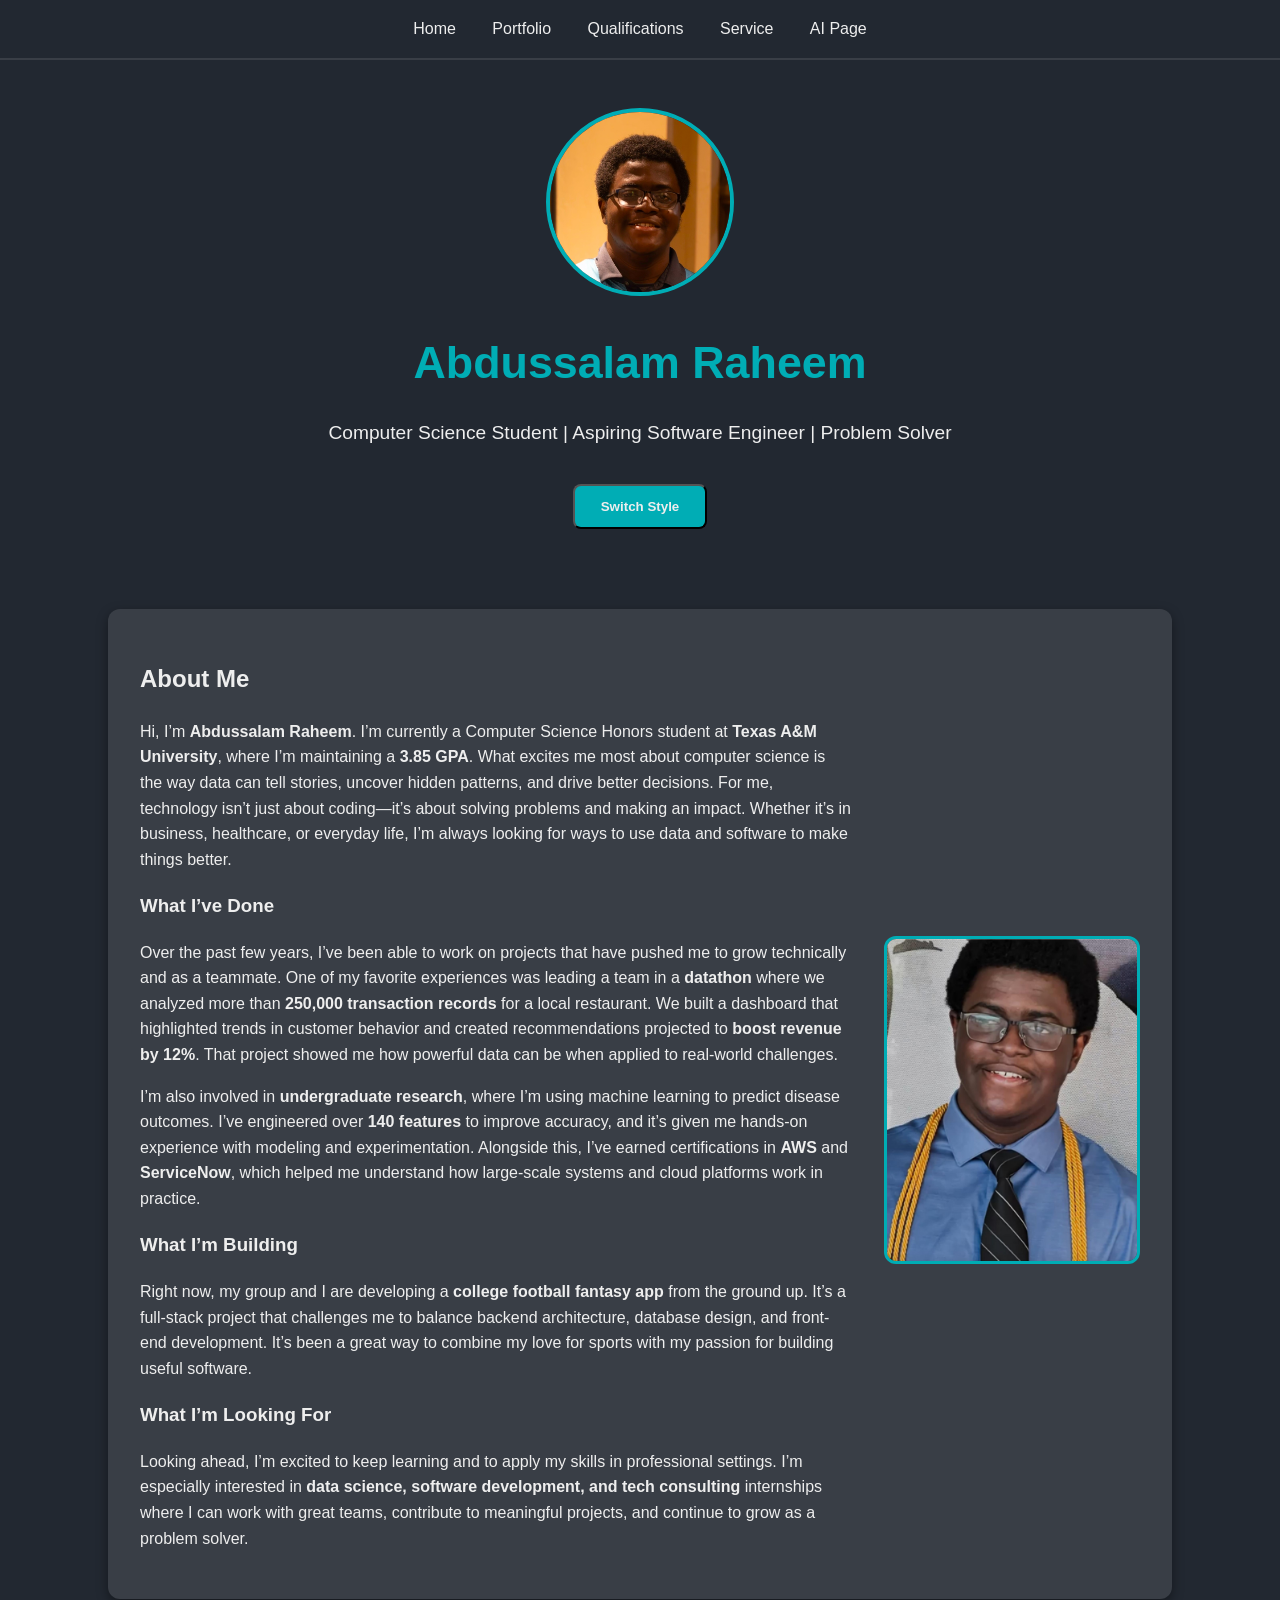
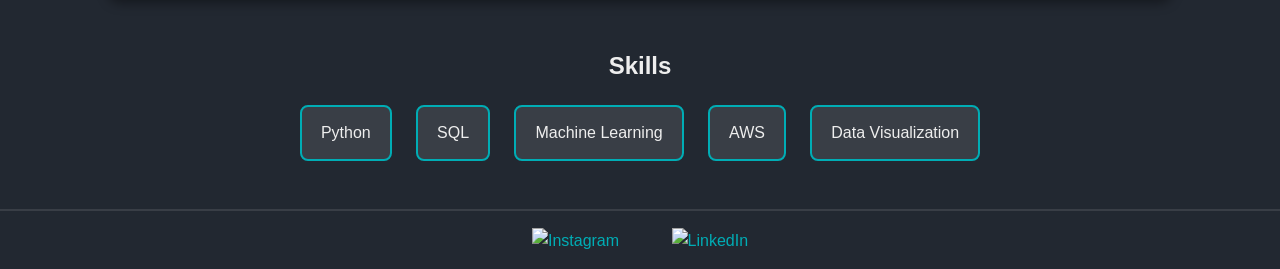
==== index.html @ e141c4af "Updated titles" ====
<!DOCTYPE html>
<html lang="en">
<head>
  <meta charset="UTF-8">
  <meta name="viewport" content="width=device-width, initial-scale=1.0">
  <title>Abdussalam Raheem</title>
  <link id = "theme-style" rel="stylesheet" href="./Files/StyleFolder/stylelanding.css">
</head>
<body>
  <header class="alt-style-header">
    <nav class="alt-style-nav">
      <a href="index.html">Home</a> 
      <a href="./Portfolio.html">Portfolio</a> 
      <a href="./Qualifications.html">Qualifications</a> 
      <a href="./Service.html">Service</a> 
      <a href="./Files/Pages/AIpage.html">AI Page</a>
    </nav>
  </header>

  
  <section class="hero alt-style-hero">
    <img src="./Files/Images/58756.jpg" alt="Abdussalam Raheem" class="hero-img" />
    <h1 class="hero-name-old">Abdussalam Raheem</h1>
    <p class="alt-style-subtitle">Computer Science Student | Aspiring Software Engineer | Problem Solver</p>
    <!-- <a class="btn-primary alt-style-btn" href="./Files/Docs/Raheem_Abdussalam_resume rec.pdf" target="_blank">Download Resume</a> -->
    <button id = "switch-style-btn">Switch Style</button>
  </section>

  
  <main>
    <section class="about alt-style-about">
      <div class="about-text">
        <h2>About Me</h2>
        <p>
            Hi, I’m <strong>Abdussalam Raheem</strong>. I’m currently a Computer
            Science Honors student at <strong>Texas A&M University</strong>, where
            I’m maintaining a <strong>3.85 GPA</strong>. What excites me most about
            computer science is the way data can tell stories, uncover hidden
            patterns, and drive better decisions. For me, technology isn’t just
            about coding—it’s about solving problems and making an impact. Whether
            it’s in business, healthcare, or everyday life, I’m always looking for
            ways to use data and software to make things better.
        </p>


        <h3>What I’ve Done</h3>
        <p>
            Over the past few years, I’ve been able to work on projects that have
            pushed me to grow technically and as a teammate. One of my favorite
            experiences was leading a team in a <strong>datathon</strong> where we
            analyzed more than <strong>250,000 transaction records</strong> for a
            local restaurant. We built a dashboard that highlighted trends in
            customer behavior and created recommendations projected to
            <strong>boost revenue by 12%</strong>. That project showed me how
            powerful data can be when applied to real-world challenges.
        </p>
        <p>
            I’m also involved in <strong>undergraduate research</strong>, where I’m
            using machine learning to predict disease outcomes. I’ve engineered
            over <strong>140 features</strong> to improve accuracy, and it’s given
            me hands-on experience with modeling and experimentation. Alongside
            this, I’ve earned certifications in <strong>AWS</strong> and
            <strong>ServiceNow</strong>, which helped me understand how large-scale
            systems and cloud platforms work in practice.
        </p>


        <h3>What I’m Building</h3>
        <p>
            Right now, my group and I are developing a <strong>college football fantasy app</strong>
            from the ground up. It’s a full-stack project that challenges me to
            balance backend architecture, database design, and front-end
            development. It’s been a great way to combine my love for sports with
            my passion for building useful software.
        </p>


        <h3>What I’m Looking For</h3>
        <p>
            Looking ahead, I’m excited to keep learning and to apply my skills in
            professional settings. I’m especially interested in
            <strong>data science, software development, and tech consulting</strong>
            internships where I can work with great teams, contribute to meaningful
            projects, and continue to grow as a problem solver.
        </p>
      </div>

      <div class="about-img">
        <img src="./Files/Images/headshotImage.jpeg" alt="Abdussalam Raheem casual photo">
      </div>
    </section>

    
    <section class="skills alt-style-skills">
      <h2>Skills</h2>
      <ul>
        <li>Python</li>
        <li>SQL</li>
        <li>Machine Learning</li>
        <li>AWS</li>
        <li>Data Visualization</li>
      </ul>
    </section>

  </main>

  <footer class="alt-style-footer">
    <a href="https://www.instagram.com/abdussalam.raheem/" target="_blank" class="socialmedia"><img src="https://cdn.jsdelivr.net/gh/simple-icons/simple-icons/icons/instagram.svg" 
       alt="Instagram"></a>
    <a href="https://www.linkedin.com/in/abdussalam-raheem" target="_blank" class="socialmedia"><img src="https://cdn.jsdelivr.net/gh/simple-icons/simple-icons/icons/linkedin.svg" 
       alt="LinkedIn"></a>
    
  </footer>

  <script src="./Files/switchstyle.js"></script>
</body>
</html>
---- Files/StyleFolder/stylelanding.css ----
:root {
  --dark: #222831;
  --dark-light: #393E46;
  --accent: #00ADB5;
  --light: #EEEEEE;
}

body {
  margin: 0;
  font-family: "Segoe UI", Tahoma, Geneva, Verdana, sans-serif;
  background-color: var(--dark);
  color: var(--light);
  line-height: 1.6;
}

/* Header */
header {
  background-color: var(--dark);
  padding: 1rem 2rem;
  display: flex;
  justify-content: center;
  border-bottom: 2px solid var(--dark-light);
  position: sticky;
  top: 0;
  z-index: 100;
}

nav a {
  color: var(--light);
  text-decoration: none;
  margin: 0 1rem;
  font-weight: 500;
  transition: color 0.3s, transform 0.3s;
}

nav a:hover {
  color: var(--accent);
  transform: translateY(-2px);
}

/* Hero */
.hero {
  text-align: center;
  padding: 3rem 2rem;
}

.hero-img {
  width: 180px;
  height: 180px;
  border-radius: 50%;
  object-fit: cover;
  border: 4px solid var(--accent);
  margin-bottom: 1rem;
  transition: transform 0.4s, box-shadow 0.4s;
}

.hero-img:hover {
  transform: scale(1.05);
  box-shadow: 0 0 20px var(--accent);
}

.hero h1 {
  font-size: 2.5rem;
  margin: 0.5rem 0;
  color: var(--accent);
  transition: color 0.3s;
}

.hero h1:hover {
  color: var(--light);
}

.hero p {
  font-size: 1.2rem;
  color: var(--light);
}

/* Buttons */
.btn-primary {
  background-color: var(--accent);
  color: var(--light);
  padding: 0.8rem 1.6rem;
  border-radius: 8px;
  text-decoration: none;
  font-weight: 600;
  transition: background 0.3s, transform 0.3s;
  display: inline-block;
  margin-top: 1rem;
}

.btn-primary:hover {
  background-color: #01949b;
  transform: translateY(-3px);
}

#switch-style-btn {
  background-color: var(--accent);
  color: var(--light);
  padding: 0.8rem 1.6rem;
  border-radius: 8px;
  text-decoration: none;
  font-weight: 600;
  transition: background 0.3s, transform 0.3s;
  display: inline-block;
  margin-top: 1rem;
}

#switch-style-btn:hover {
  background-color: #01949b;
  transform: translateY(-3px);
}

/* About */
.about {
  display: flex;
  gap: 2rem;
  align-items: center;
  max-width: 1000px;
  margin: 2rem auto;
  padding: 2rem;
  background-color: var(--dark-light);
  border-radius: 12px;
  box-shadow: 0 4px 12px rgba(0, 0, 0, 0.4);
}

.about-text {
  flex: 2;
}

.about-img img {
  width: 250px;
  border-radius: 12px;
  border: 3px solid var(--accent);
  transition: transform 0.3s, box-shadow 0.3s;
}

.about-img img:hover {
  transform: scale(1.05);
  box-shadow: 0 0 15px var(--accent);
}

/* Skills */
.skills {
  text-align: center;
  margin: 3rem auto;
}

.skills ul {
  list-style: none;
  padding: 0;
  display: flex;
  justify-content: center;
  gap: 1.5rem;
}

.skills li {
  background: var(--dark-light);
  padding: 0.8rem 1.2rem;
  border-radius: 8px;
  border: 2px solid var(--accent);
  transition: transform 0.3s;
}

.skills li:hover {
  transform: scale(1.1);
}



/* Footer */
footer {
  background-color: var(--dark);
  text-align: center;
  padding: 1rem;
  border-top: 2px solid var(--dark-light);
  margin-top: 2rem;
}

footer a {
  color: var(--accent);
  margin: 0 1rem;
  text-decoration: none;
  font-weight: 500;
  transition: color 0.3s, transform 0.3s;
}

footer a:hover {
  color: var(--light);
  transform: translateY(-2px);
}

.socialmedia img {
    width: 30px;
    height: 30px;
    fill: #0A66C2; 
    transition: transform 0.2s ease;
    margin: 0 8px; 
    vertical-align: middle;
}


.socialmedia img:hover {
    transform: scale(1.1);
    opacity: 0.8;
}

/*Portfolio Page*/
#mainPortfolio {
  max-width: 1000px;
  margin: 2rem auto;
  padding: 2rem;
}

#mainPortfolio h2 {
  color: var(--accent);
  margin-top: 2.5rem;
  border-bottom: 2px solid var(--dark-light);
  padding-bottom: 0.5rem;
}


.portfolio-section {
  background: var(--dark-light);
  border-radius: 12px;
  padding: 1.5rem;
  margin-top: 1.5rem;
  box-shadow: 0 4px 12px rgba(0, 0, 0, 0.4);
  transition: transform 0.3s, box-shadow 0.3s;
}

.portfolio-section:hover {
  transform: translateY(-6px);
  box-shadow: 0 0 15px var(--accent);
}

.portfolio-section h3 {
  margin-top: 0;
  color: var(--light);
}

.portfolio-section p {
  margin: 0.5rem 0 0;
}

.hero h1 {
  font-size: 2.8rem;
  margin-bottom: 1rem;
}


/* ===== Qualifications Page ===== */
#mainQualification {
  max-width: 1000px;
  margin: 2rem auto;
  padding: 2rem;
}

#mainQualification h2 {
  color: var(--accent);
  margin-top: 2.5rem;
  border-bottom: 2px solid var(--dark-light);
  padding-bottom: 0.5rem;
}

#mainQualification section {
  background: var(--dark-light);
  border-radius: 12px;
  padding: 1.5rem;
  margin-top: 1.5rem;
  box-shadow: 0 4px 12px rgba(0, 0, 0, 0.4);
  transition: transform 0.3s, box-shadow 0.3s;
}

#mainQualification section:hover {
  transform: translateY(-3px);
  box-shadow: 0 0 15px var(--accent);
}

#mainQualification .skill-list {
  list-style: none;
  padding: 0;
  display: flex;
  flex-wrap: wrap;
  gap: 0.8rem;
  margin: 0.8rem 0 1.5rem;
}

#mainQualification .skill-list li {
  background: var(--dark);
  color: var(--light);
  padding: 0.5rem 1rem;
  border-radius: 20px;
  border: 1px solid var(--accent);
  font-size: 0.95rem;
  transition: background 0.3s, transform 0.3s;
}

#mainQualification .skill-list li:hover {
  background: var(--accent);
  color: var(--light);
  transform: scale(1.05);
}


#mainQualification h3 {
  margin-top: 1rem;
  color: var(--light);
}

#mainQualification p,
#mainQualification li {
  margin: 0.5rem 0;
  line-height: 1.6;
}

#mainQualification ul {
  list-style: none;
  padding: 0;
}

#mainQualification ul li {
  background: var(--dark);
  margin: 0.5rem 0;
  padding: 0.8rem;
  border-radius: 8px;
  border-left: 4px solid var(--accent);
  transition: background 0.3s;
}

#mainQualification ul li:hover {
  background: var(--accent);
  color: var(--light);
}

#mainQualification a {
  color: var(--accent);
  text-decoration: none;
  font-weight: 500;
  transition: color 0.3s;
}

#mainQualification a:hover {
  color: var(--light);
}

/*Service Page*/
#mainService {
    max-width: 900px;
    margin: 40px auto;
    padding: 0 20px;
}

/* Sections styling */
#mainService section {
    margin-bottom: 50px;
    padding: 25px;
    border-radius: 10px;
    background-color: var(--dark-light);
    box-shadow: 0 4px 6px rgba(0,0,0,0.2);
    color: var(--light);
}

/* Section headers */
#mainService section h2 {
    font-size: 1.8rem;
    margin-bottom: 15px;
    color: var(--accent);
    border-bottom: 3px solid var(--accent);
    display: inline-block;
    padding-bottom: 5px;
}

/* Articles inside sections */
#mainService article {
    margin-bottom: 25px;
}

#mainService article h3 {
    font-size: 1.3rem;
    color: var(--light);
    margin-bottom: 8px;
}

#mainService article p {
    margin-bottom: 12px;
}

/* Lists */
#mainService ul {
    margin-left: 20px;
    padding-left: 10px;
}

#mainService ul li {
    margin-bottom: 8px;
    line-height: 1.5;
}

#mainService ul li strong {
    color: var(--accent);
}


#mainService section:last-of-type {
    background: var(--dark);
    border-left: 5px solid var(--accent);
}

.org {
  color: var(--accent);
  font-weight: 500;
  transition: color 0.3s, transform 0.3s;
}

.org:hover {
  color: var(--light);
}
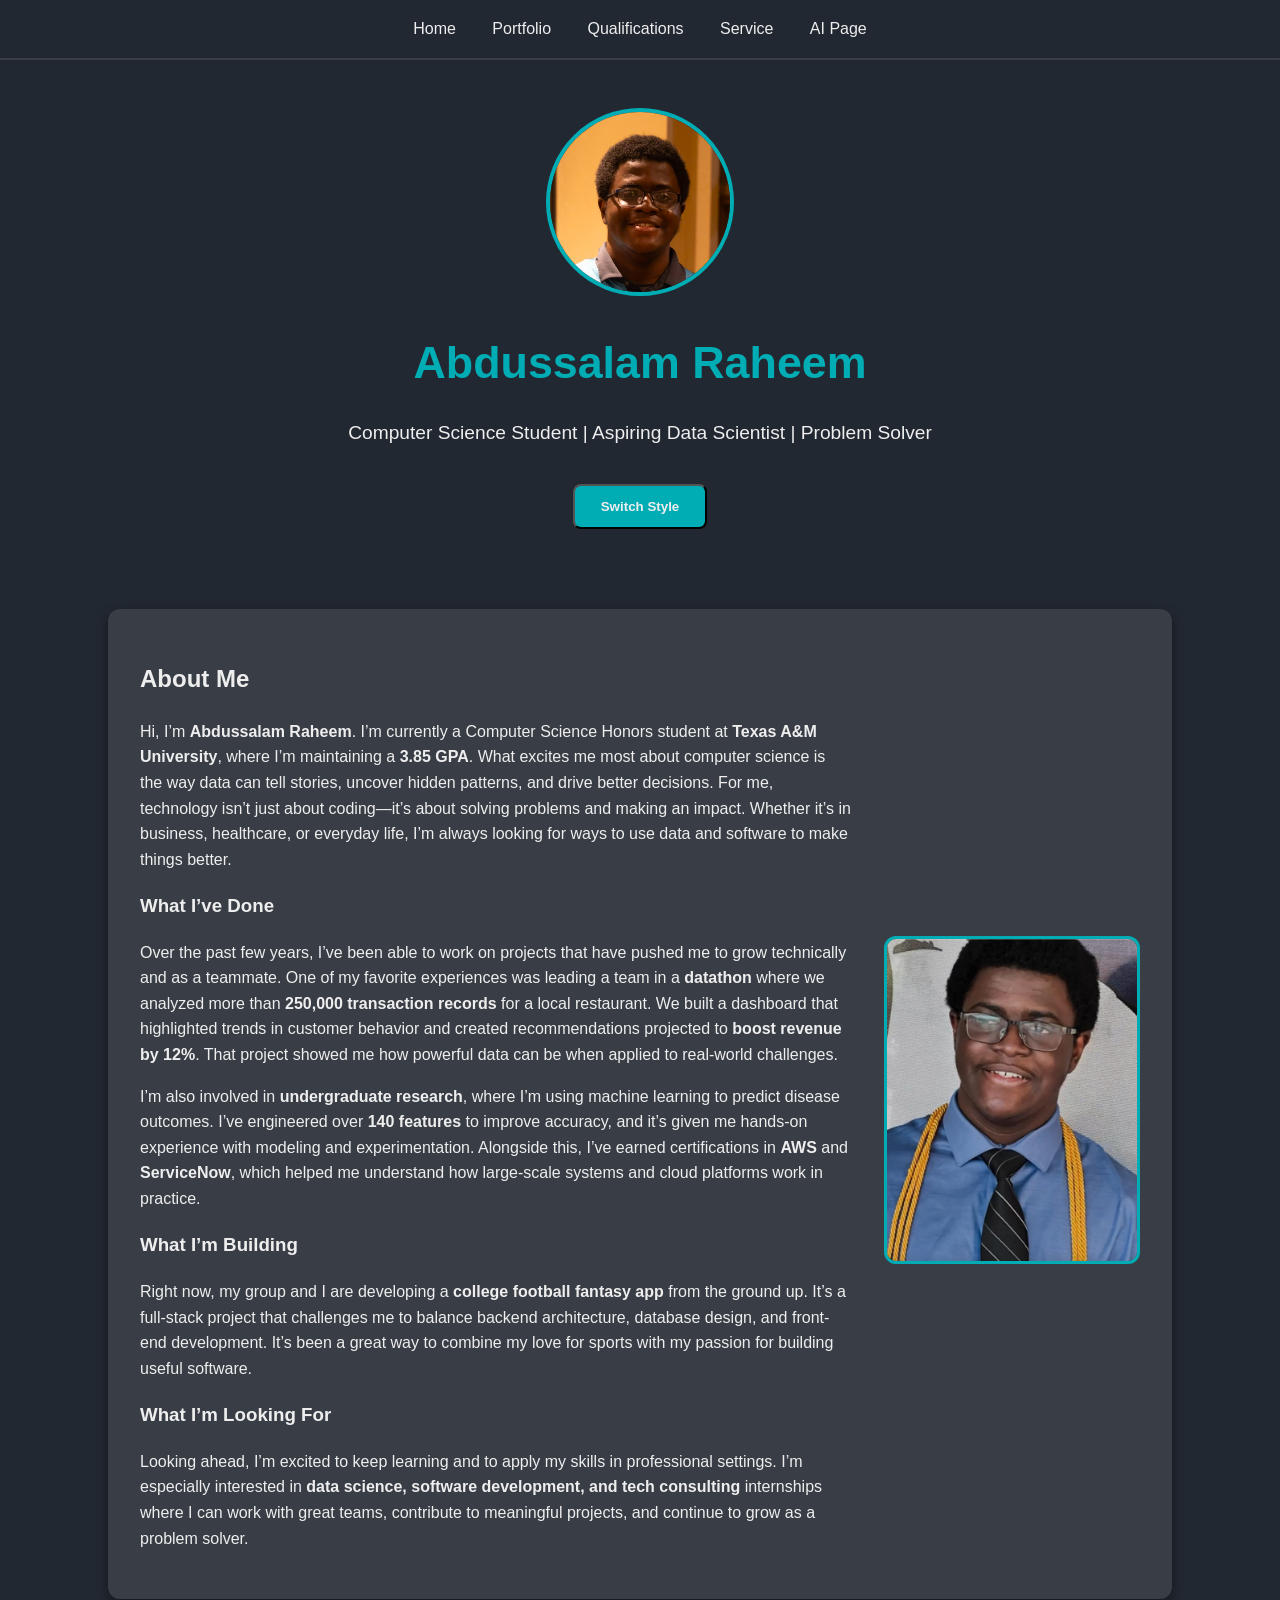
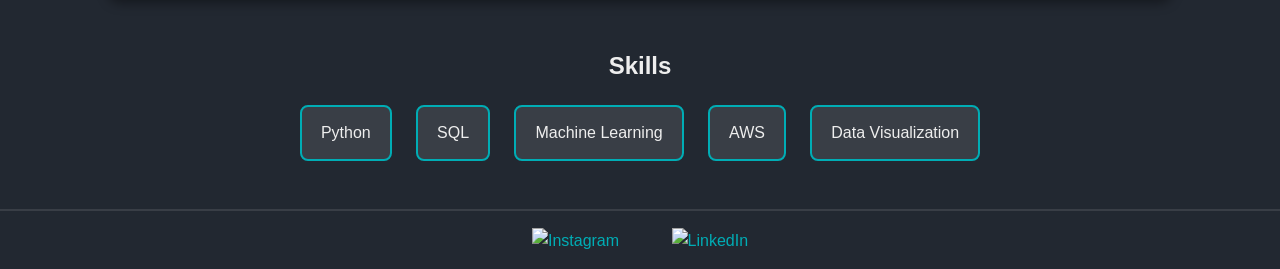
==== commit f0f0a5db: "Lambda function test" ====
--- a/index.html
+++ b/index.html
@@ -21,7 +21,7 @@
   <section class="hero alt-style-hero">
     <img src="./Files/Images/58756.jpg" alt="Abdussalam Raheem" class="hero-img" />
     <h1 class="hero-name-old">Abdussalam Raheem</h1>
-    <p class="alt-style-subtitle">Computer Science Student | Aspiring Software Engineer | Problem Solver</p>
+    <p class="alt-style-subtitle">Computer Science Student | Aspiring Data Scientist | Problem Solver</p>
     <!-- <a class="btn-primary alt-style-btn" href="./Files/Docs/Raheem_Abdussalam_resume rec.pdf" target="_blank">Download Resume</a> -->
     <button id = "switch-style-btn">Switch Style</button>
   </section>
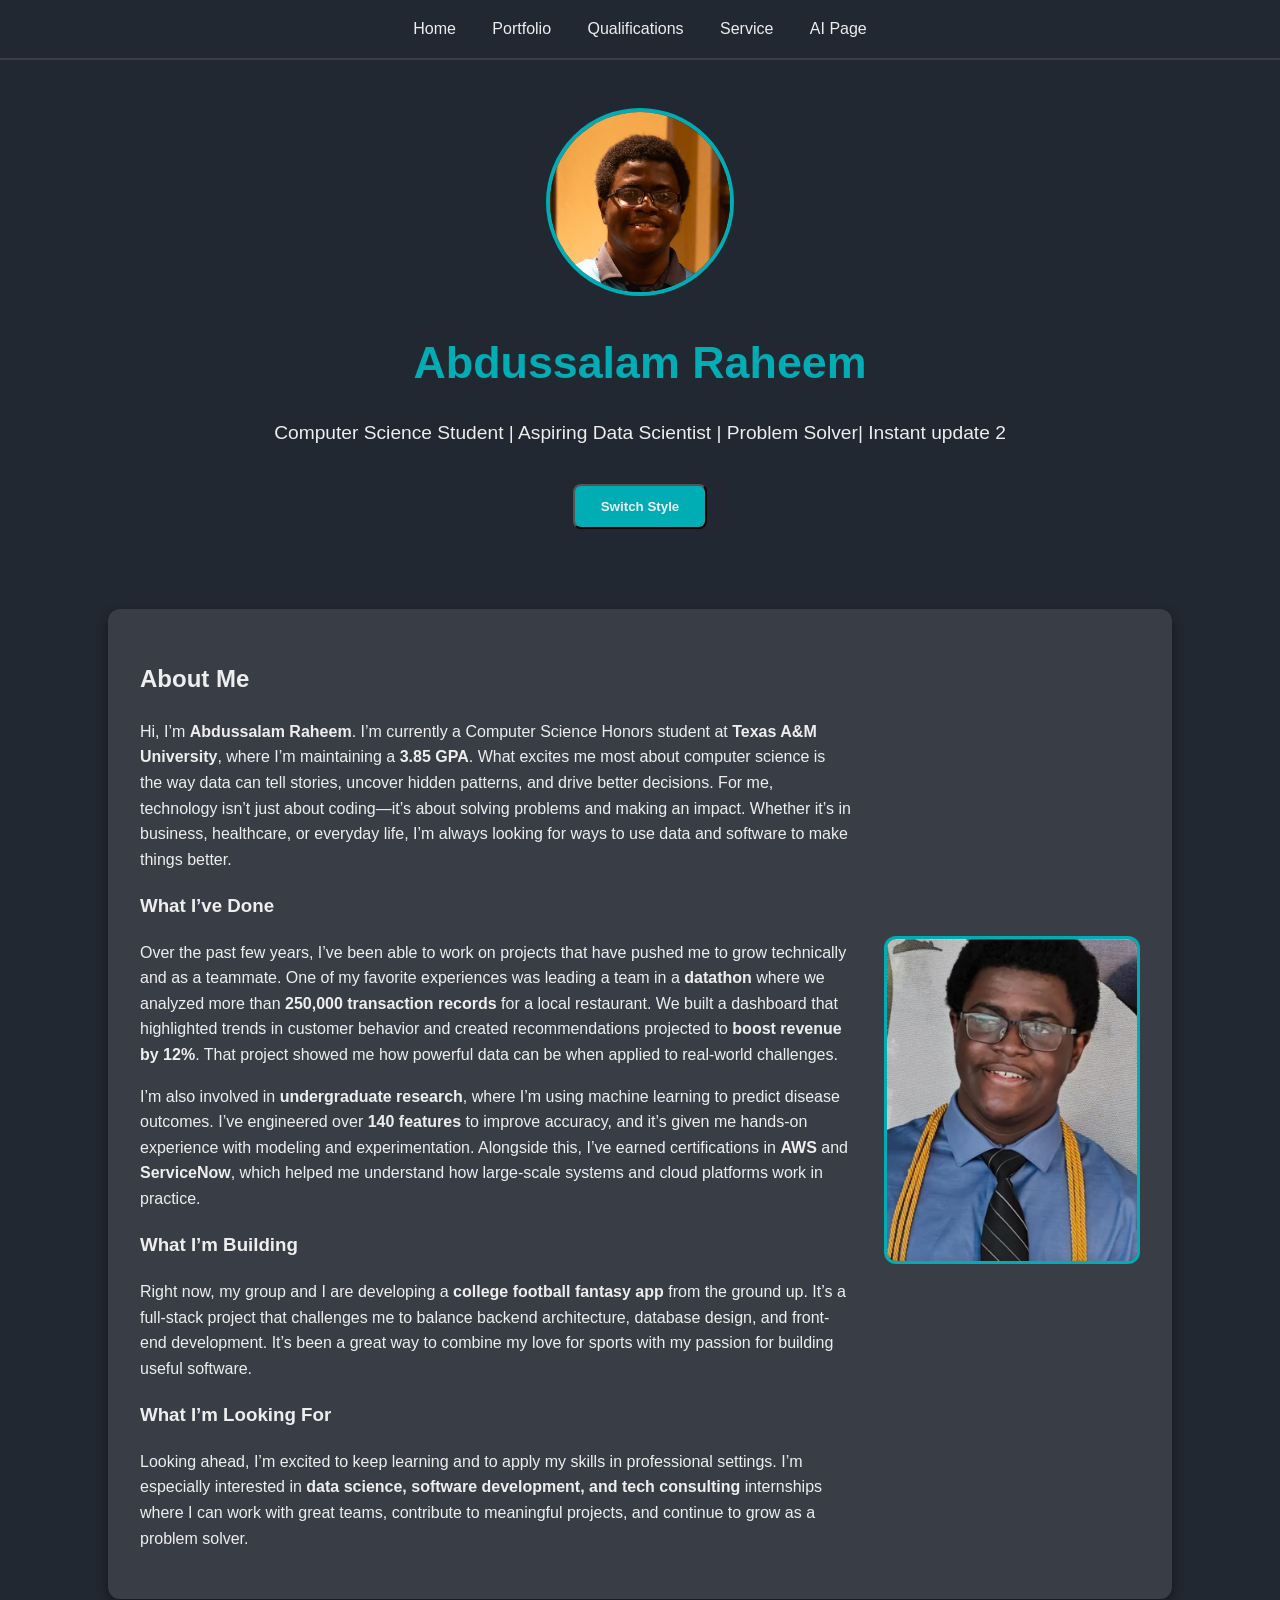
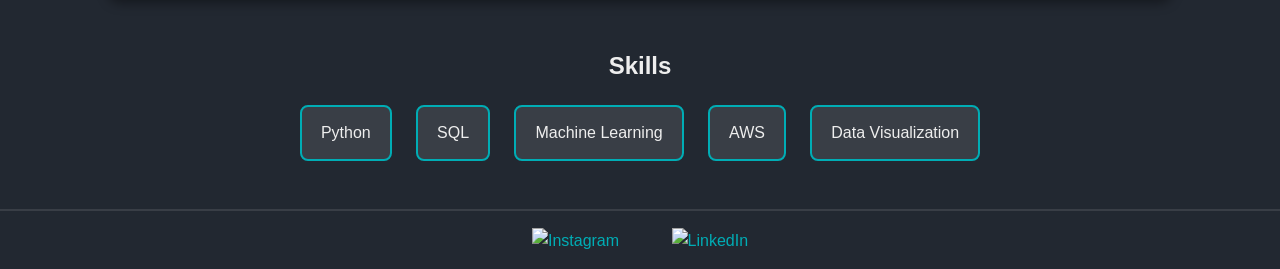
==== commit 1bccb5ce: "Lambda function test 2" ====
--- a/index.html
+++ b/index.html
@@ -21,7 +21,7 @@
   <section class="hero alt-style-hero">
     <img src="./Files/Images/58756.jpg" alt="Abdussalam Raheem" class="hero-img" />
     <h1 class="hero-name-old">Abdussalam Raheem</h1>
-    <p class="alt-style-subtitle">Computer Science Student | Aspiring Data Scientist | Problem Solver</p>
+    <p class="alt-style-subtitle">Computer Science Student | Aspiring Data Scientist | Problem Solver| Instant update 2</p>
     <!-- <a class="btn-primary alt-style-btn" href="./Files/Docs/Raheem_Abdussalam_resume rec.pdf" target="_blank">Download Resume</a> -->
     <button id = "switch-style-btn">Switch Style</button>
   </section>
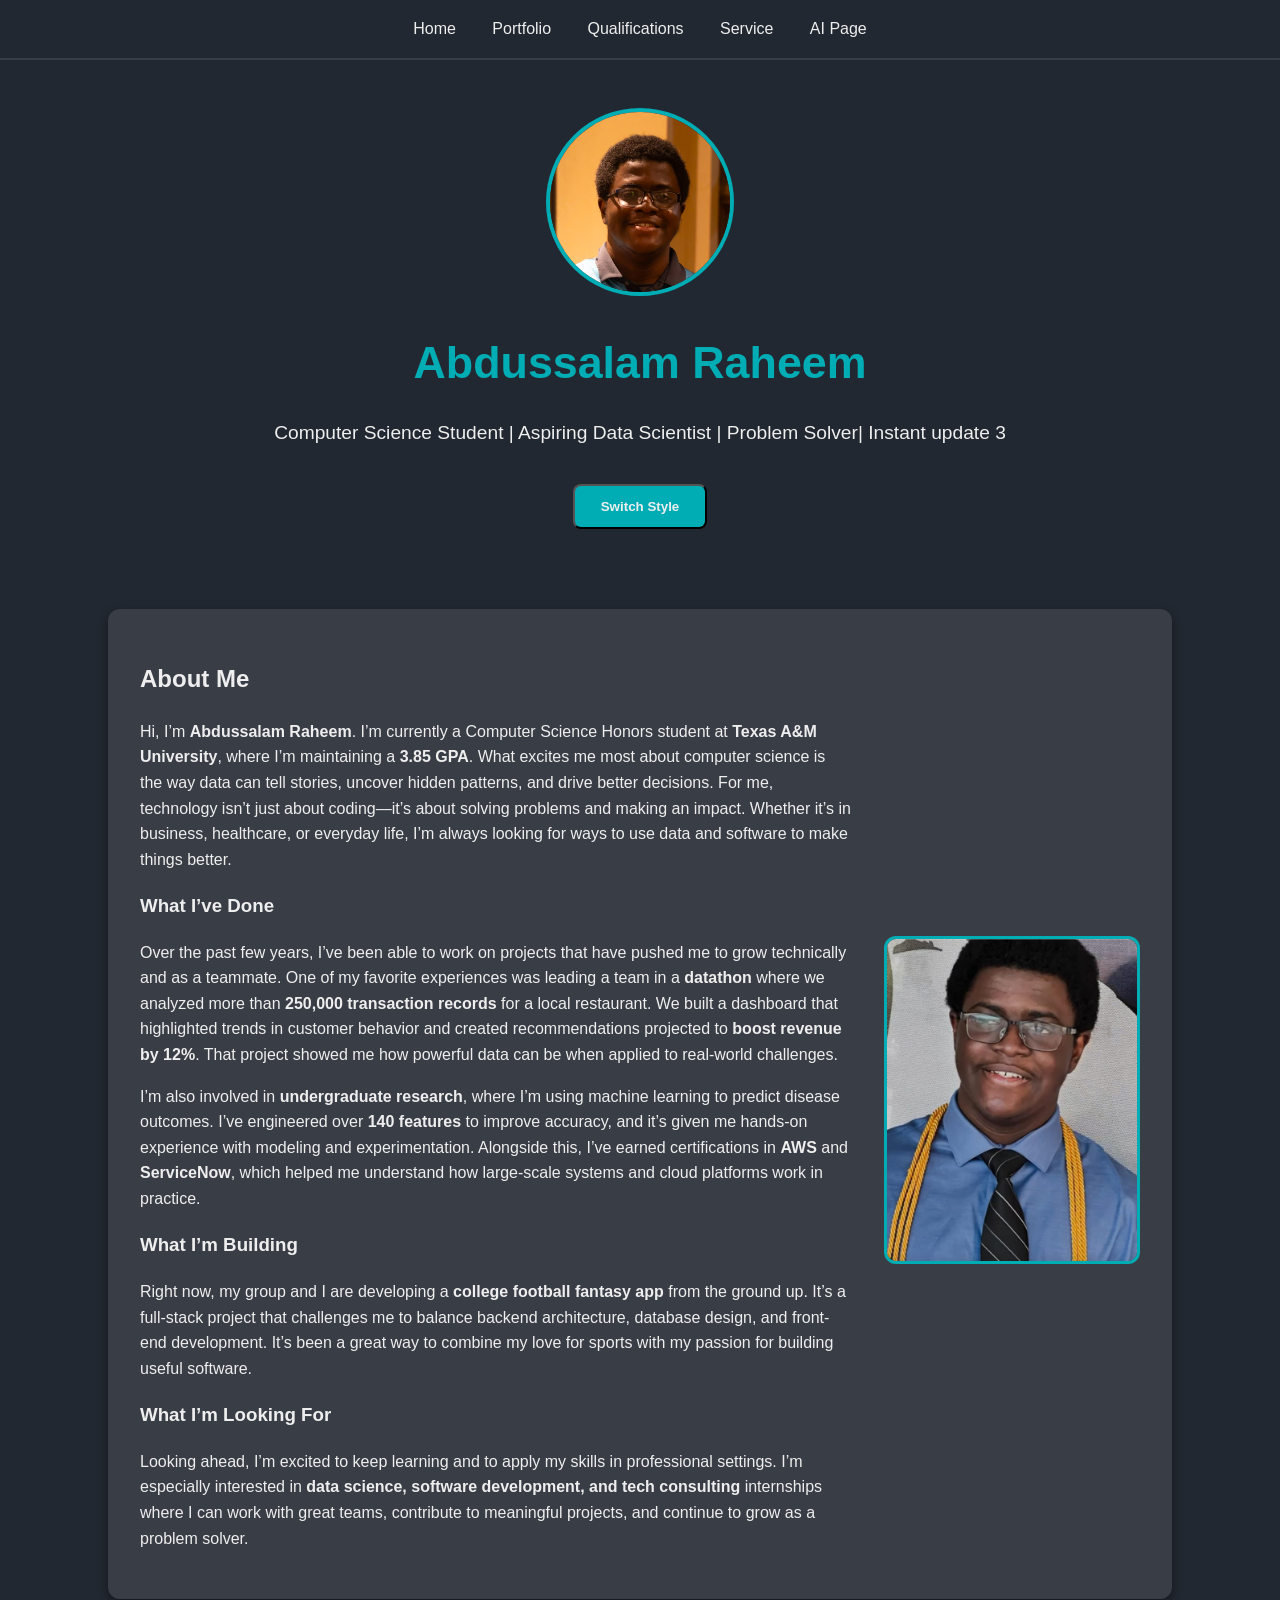
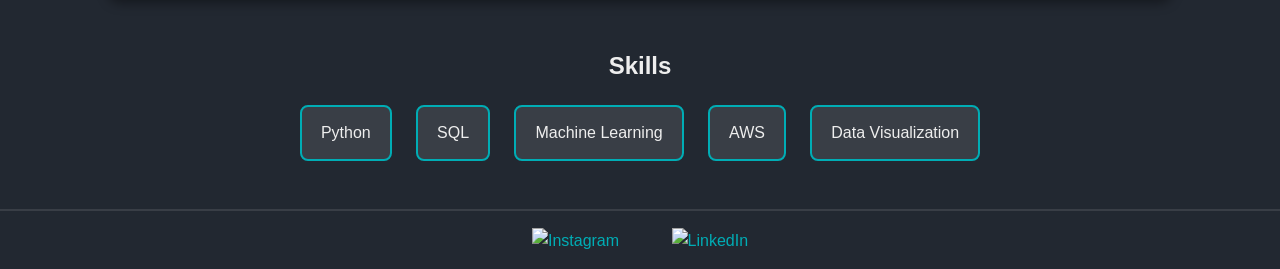
==== commit 4bb7faac: "Lambda function test3" ====
--- a/index.html
+++ b/index.html
@@ -21,7 +21,7 @@
   <section class="hero alt-style-hero">
     <img src="./Files/Images/58756.jpg" alt="Abdussalam Raheem" class="hero-img" />
     <h1 class="hero-name-old">Abdussalam Raheem</h1>
-    <p class="alt-style-subtitle">Computer Science Student | Aspiring Data Scientist | Problem Solver| Instant update 2</p>
+    <p class="alt-style-subtitle">Computer Science Student | Aspiring Data Scientist | Problem Solver| Instant update 3</p>
     <!-- <a class="btn-primary alt-style-btn" href="./Files/Docs/Raheem_Abdussalam_resume rec.pdf" target="_blank">Download Resume</a> -->
     <button id = "switch-style-btn">Switch Style</button>
   </section>
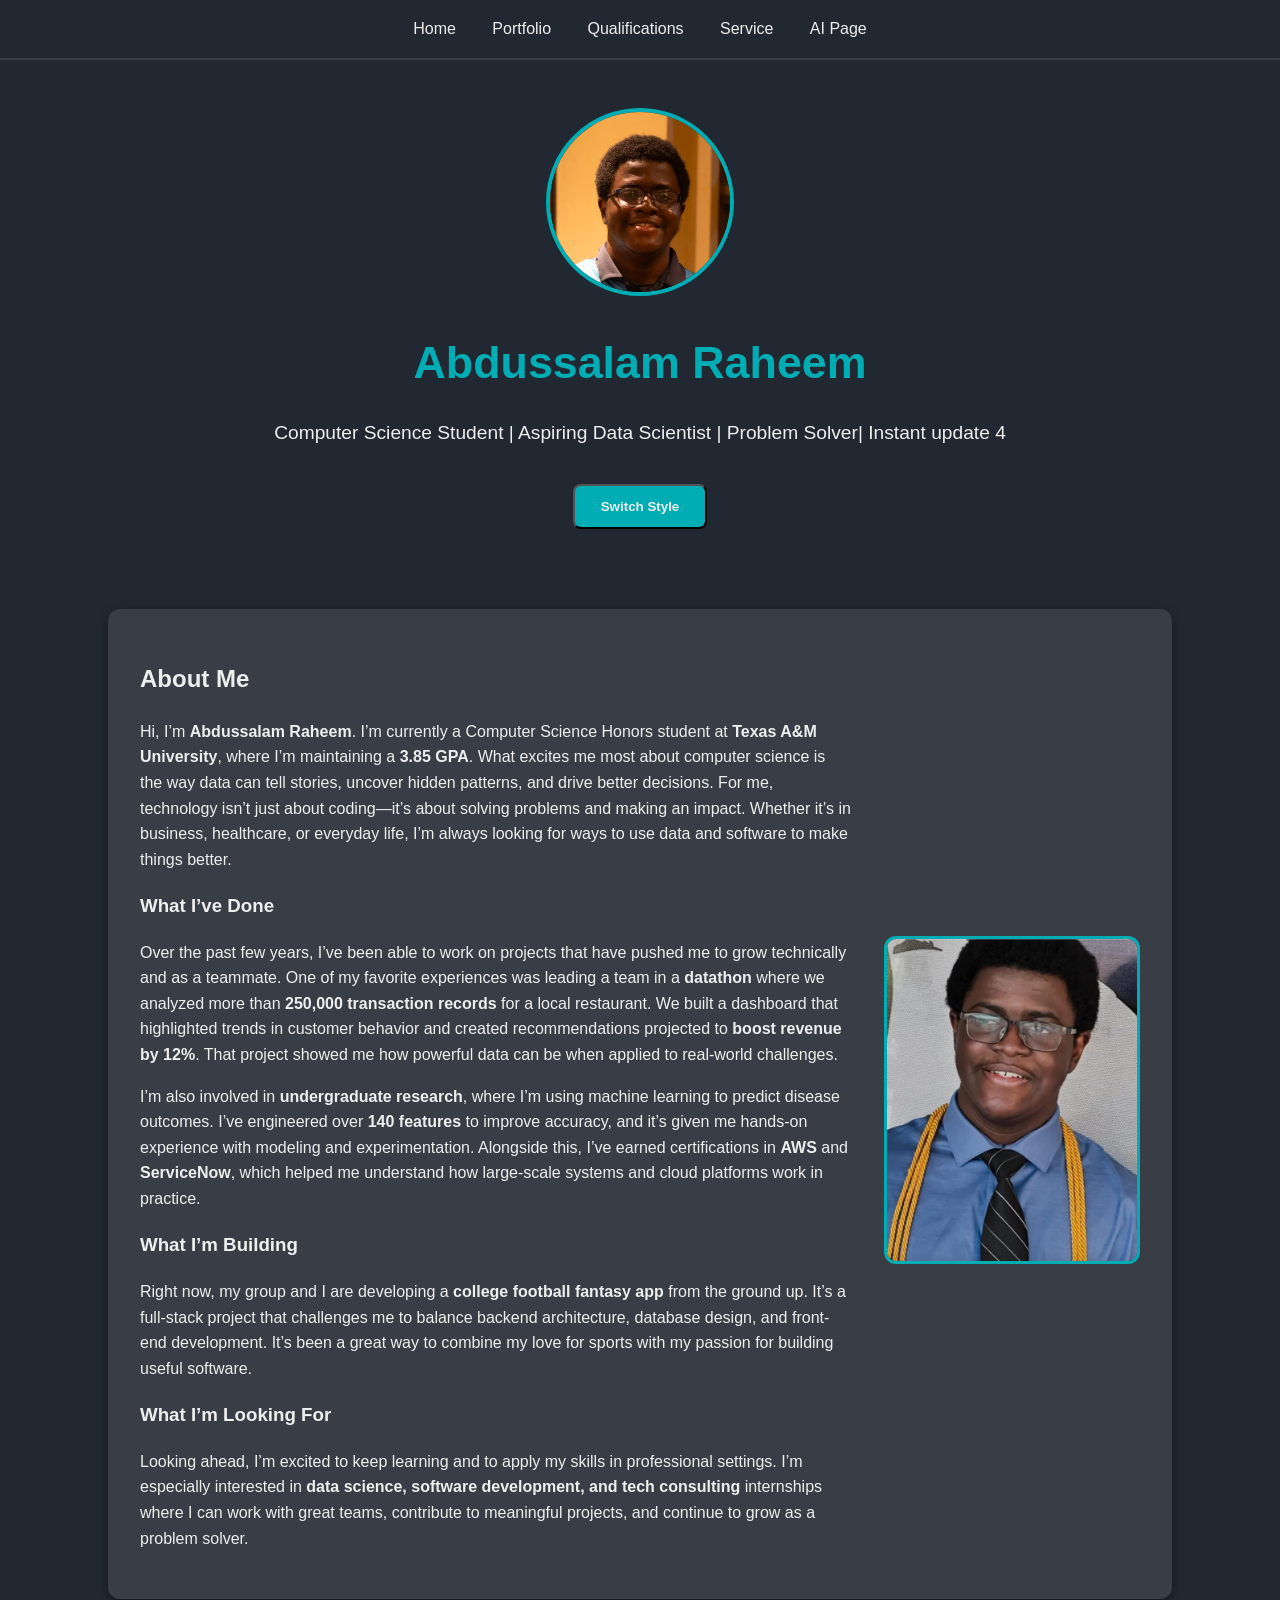
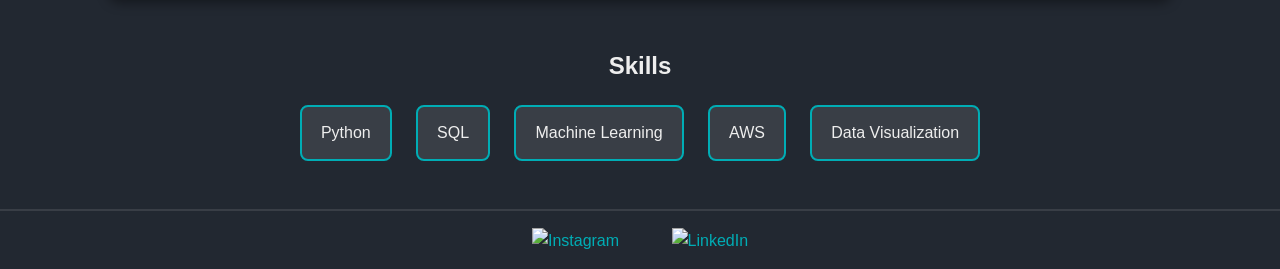
==== commit 62e43e03: "Eventbridge test 1" ====
--- a/index.html
+++ b/index.html
@@ -21,7 +21,7 @@
   <section class="hero alt-style-hero">
     <img src="./Files/Images/58756.jpg" alt="Abdussalam Raheem" class="hero-img" />
     <h1 class="hero-name-old">Abdussalam Raheem</h1>
-    <p class="alt-style-subtitle">Computer Science Student | Aspiring Data Scientist | Problem Solver| Instant update 3</p>
+    <p class="alt-style-subtitle">Computer Science Student | Aspiring Data Scientist | Problem Solver| Instant update 4</p>
     <!-- <a class="btn-primary alt-style-btn" href="./Files/Docs/Raheem_Abdussalam_resume rec.pdf" target="_blank">Download Resume</a> -->
     <button id = "switch-style-btn">Switch Style</button>
   </section>
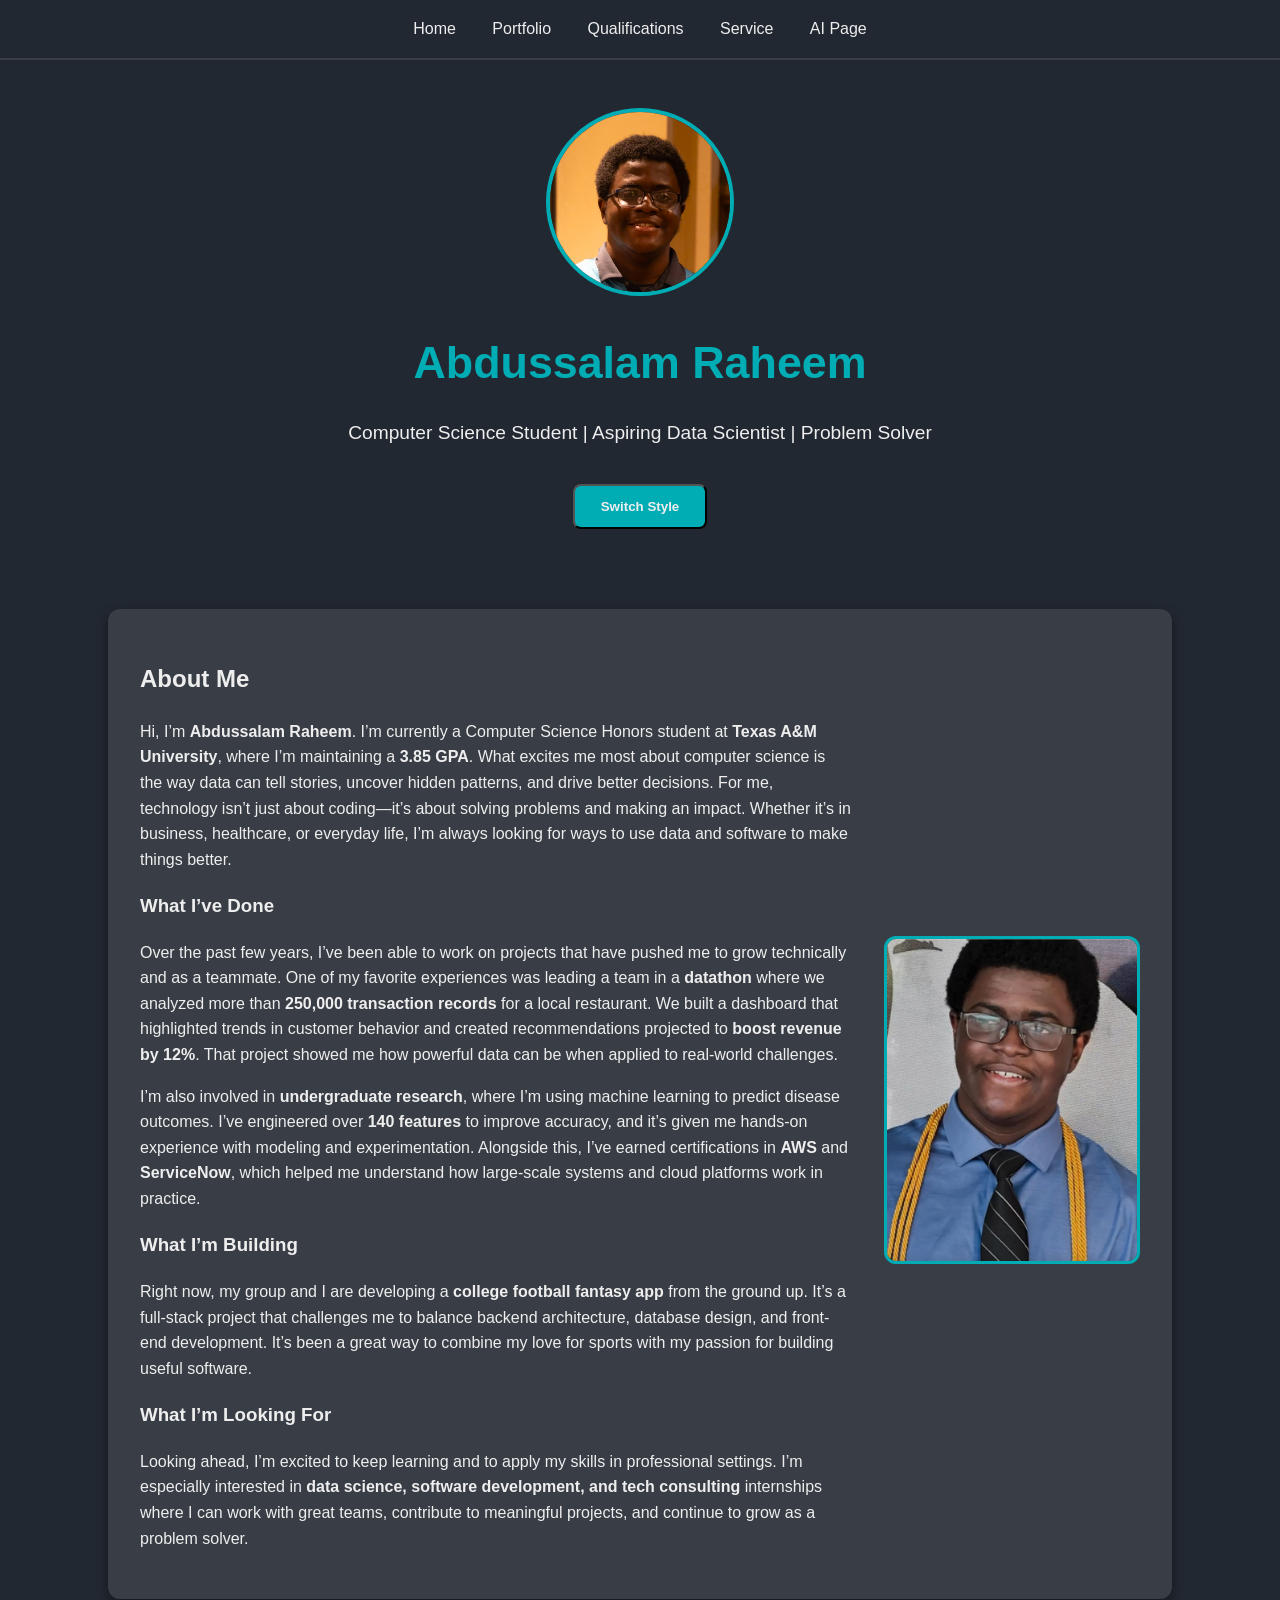
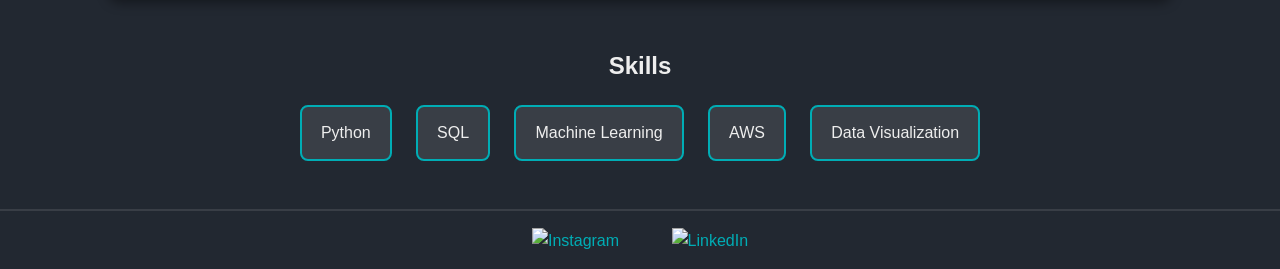
==== commit e0fae81e: "Before" ====
--- a/index.html
+++ b/index.html
@@ -21,7 +21,7 @@
   <section class="hero alt-style-hero">
     <img src="./Files/Images/58756.jpg" alt="Abdussalam Raheem" class="hero-img" />
     <h1 class="hero-name-old">Abdussalam Raheem</h1>
-    <p class="alt-style-subtitle">Computer Science Student | Aspiring Data Scientist | Problem Solver| Instant update 4</p>
+    <p class="alt-style-subtitle">Computer Science Student | Aspiring Data Scientist | Problem Solver</p>
     <!-- <a class="btn-primary alt-style-btn" href="./Files/Docs/Raheem_Abdussalam_resume rec.pdf" target="_blank">Download Resume</a> -->
     <button id = "switch-style-btn">Switch Style</button>
   </section>
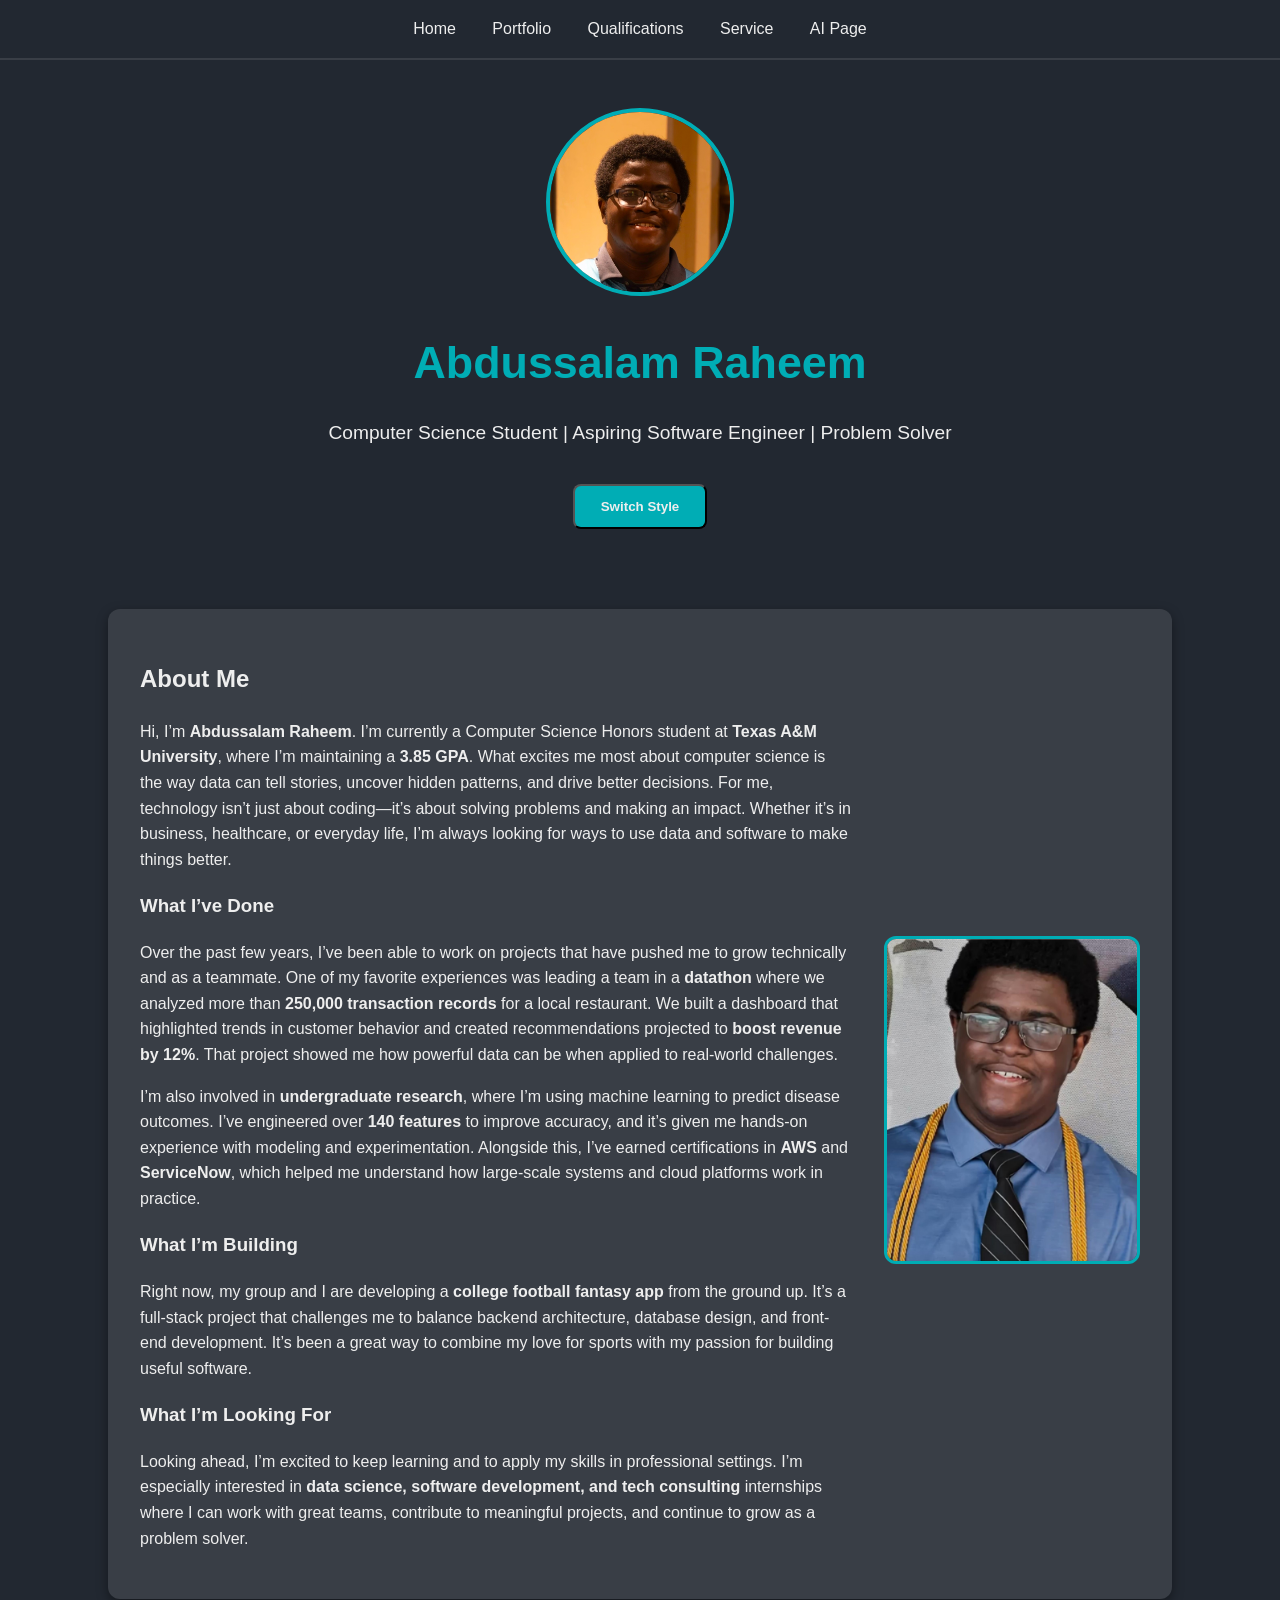
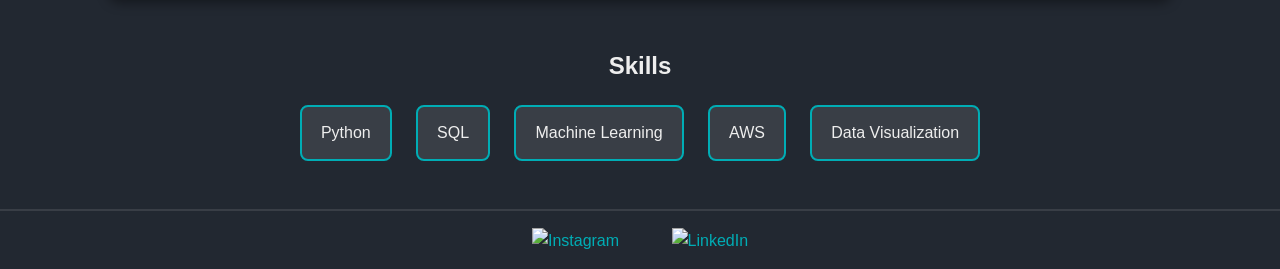
==== commit 78e710e0: "Doc test 2 - After" ====
--- a/index.html
+++ b/index.html
@@ -21,7 +21,7 @@
   <section class="hero alt-style-hero">
     <img src="./Files/Images/58756.jpg" alt="Abdussalam Raheem" class="hero-img" />
     <h1 class="hero-name-old">Abdussalam Raheem</h1>
-    <p class="alt-style-subtitle">Computer Science Student | Aspiring Data Scientist | Problem Solver</p>
+    <p class="alt-style-subtitle">Computer Science Student | Aspiring Software Engineer | Problem Solver</p>
     <!-- <a class="btn-primary alt-style-btn" href="./Files/Docs/Raheem_Abdussalam_resume rec.pdf" target="_blank">Download Resume</a> -->
     <button id = "switch-style-btn">Switch Style</button>
   </section>
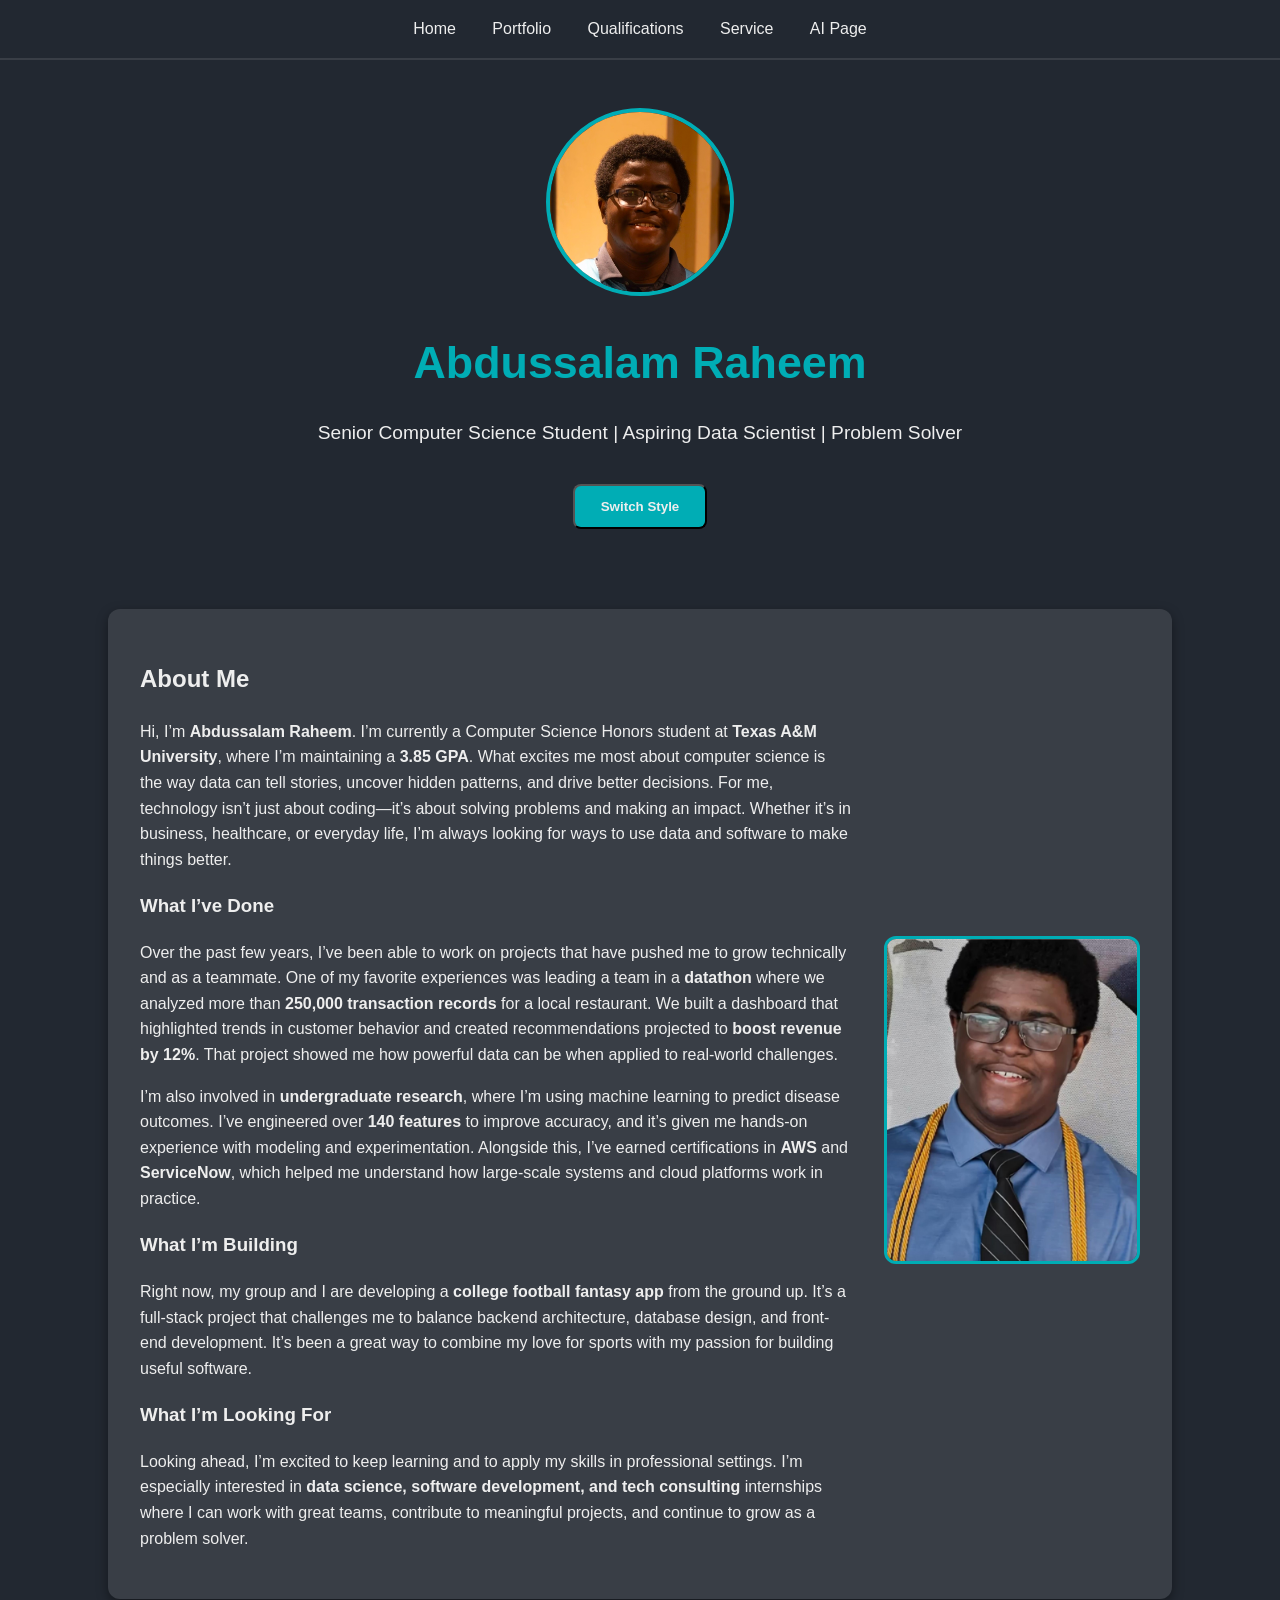
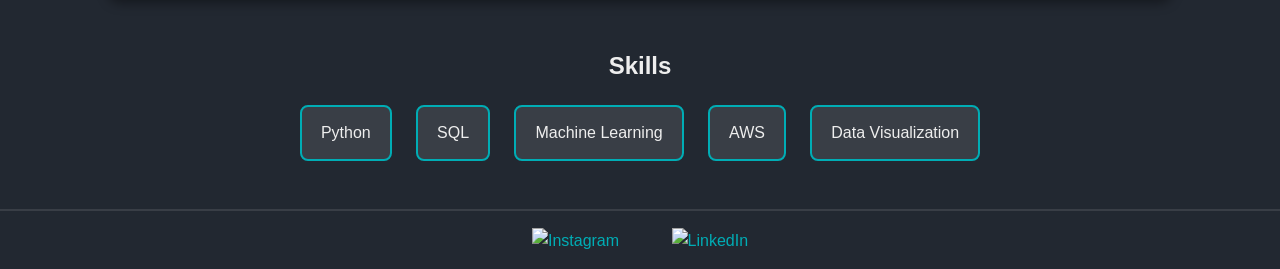
==== commit b9e0eab9: "Update titles" ====
--- a/index.html
+++ b/index.html
@@ -21,7 +21,7 @@
   <section class="hero alt-style-hero">
     <img src="./Files/Images/58756.jpg" alt="Abdussalam Raheem" class="hero-img" />
     <h1 class="hero-name-old">Abdussalam Raheem</h1>
-    <p class="alt-style-subtitle">Computer Science Student | Aspiring Software Engineer | Problem Solver</p>
+    <p class="alt-style-subtitle">Senior Computer Science Student | Aspiring Data Scientist | Problem Solver</p>
     <!-- <a class="btn-primary alt-style-btn" href="./Files/Docs/Raheem_Abdussalam_resume rec.pdf" target="_blank">Download Resume</a> -->
     <button id = "switch-style-btn">Switch Style</button>
   </section>
